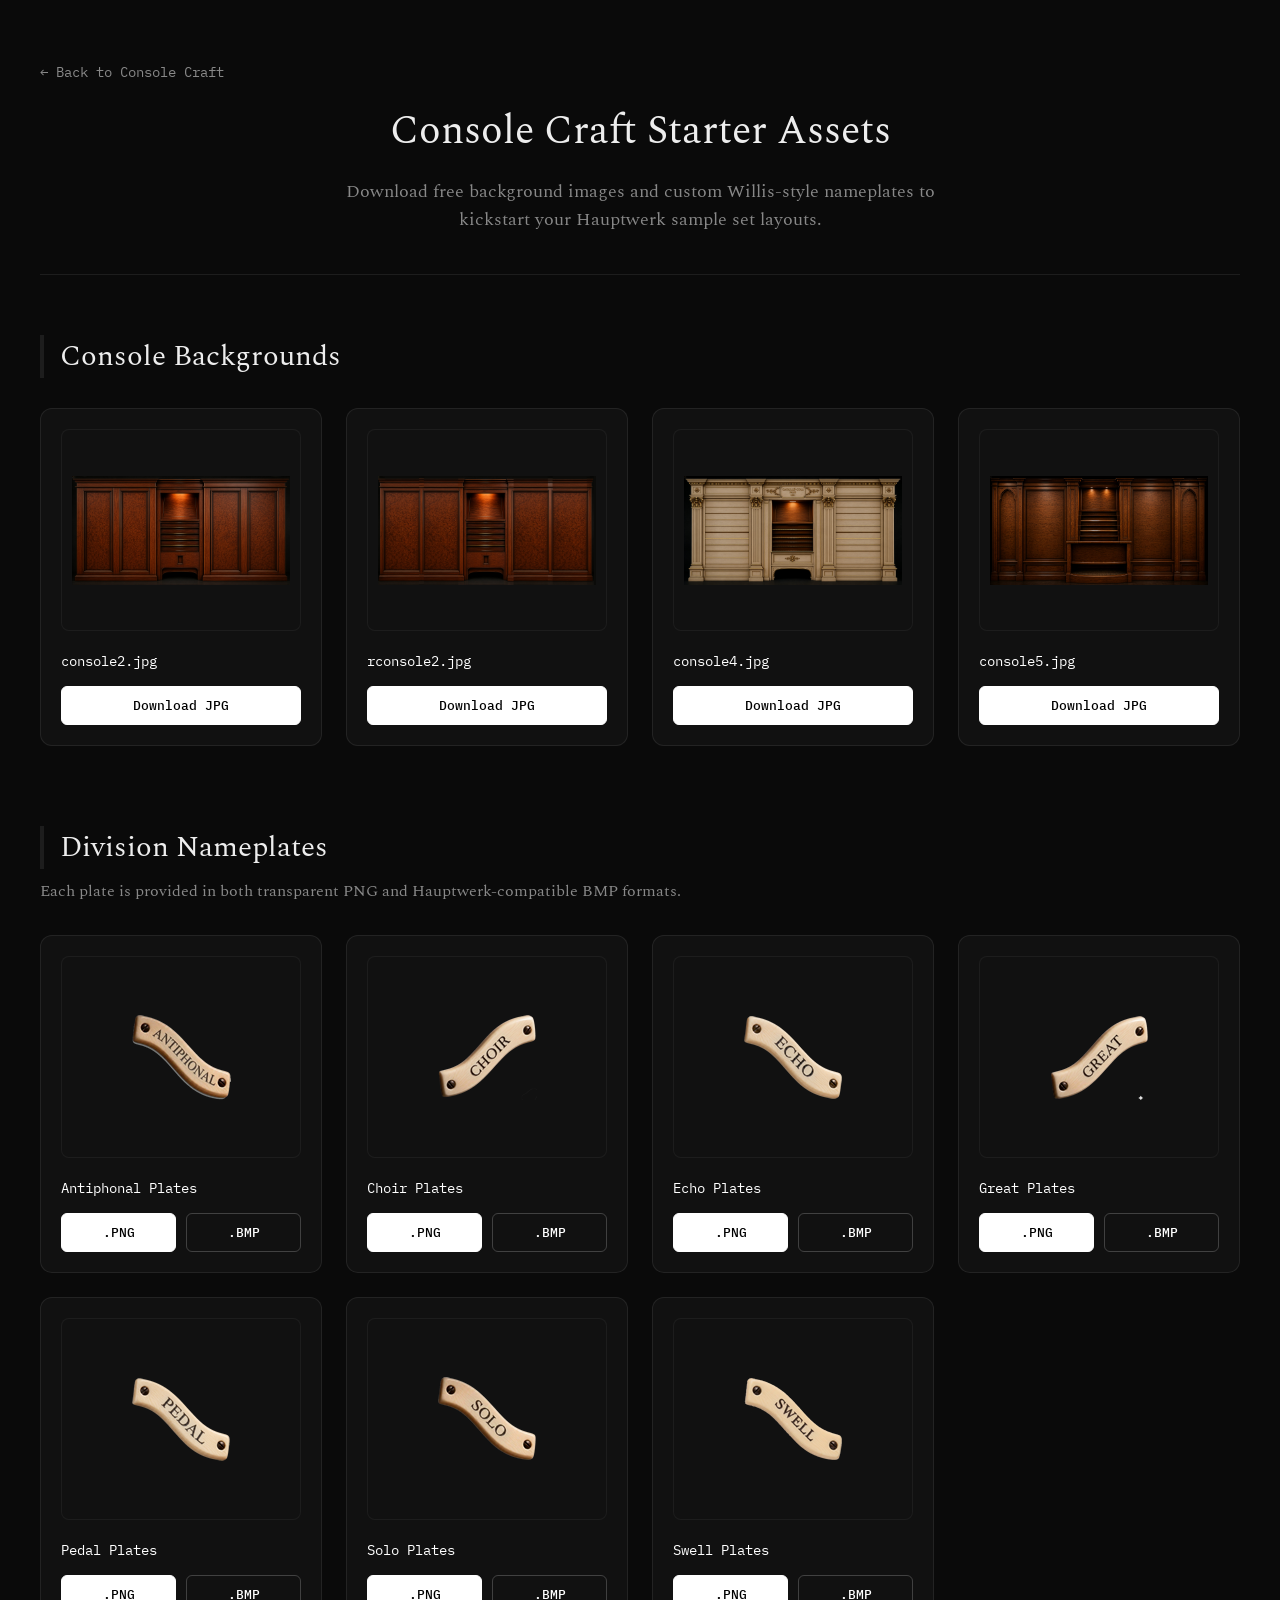
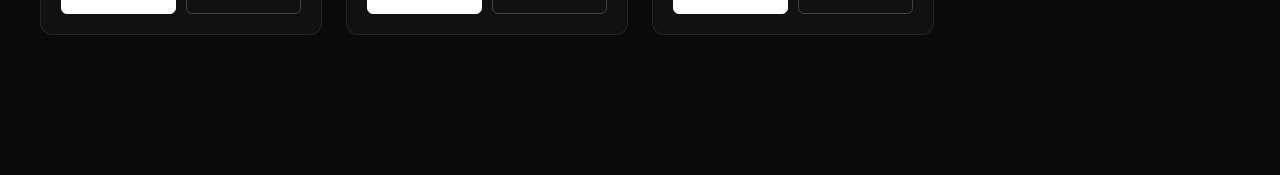
==== assets/index.html @ 6b46f900 "Add initial index.html for Console Craft assets" ====
<!DOCTYPE html>
<html lang="en">
<head>
<meta charset="UTF-8">
<meta name="viewport" content="width=device-width, initial-scale=1.0">
<title>Starter Assets — Console Craft</title>
<link rel="preconnect" href="https://fonts.googleapis.com">
<link rel="preconnect" href="https://fonts.gstatic.com" crossorigin>
<link href="https://fonts.googleapis.com/css2?family=Spectral:ital,wght@0,300;0,400;0,500;0,600;1,400&family=IBM+Plex+Mono:wght@400;500;600&display=swap" rel="stylesheet">
<style>
  :root {
    --bg-dark: #0a0a0a;
    --text-main: #ededed;
    --text-muted: #888;
    --accent: #fff;
    --card-bg: rgba(255, 255, 255, 0.03);
    --card-border: rgba(255, 255, 255, 0.08);
  }
  
  body {
    margin: 0;
    padding: 0;
    background-color: var(--bg-dark);
    color: var(--text-main);
    font-family: 'Spectral', serif;
    -webkit-font-smoothing: antialiased;
  }

  h1, h2, h3 {
    font-weight: 400;
    margin-top: 0;
  }

  p {
    line-height: 1.6;
    color: var(--text-muted);
  }

  .container {
    max-width: 1200px;
    margin: 0 auto;
    padding: 60px 20px;
  }

  .header {
    text-align: center;
    margin-bottom: 60px;
    padding-bottom: 40px;
    border-bottom: 1px solid var(--card-border);
  }

  .header h1 {
    font-size: 2.5rem;
    margin-bottom: 16px;
  }

  .header p {
    font-size: 1.1rem;
    max-width: 600px;
    margin: 0 auto;
  }

  .section-title {
    font-size: 1.8rem;
    margin-bottom: 30px;
    border-left: 4px solid var(--card-border);
    padding-left: 16px;
  }

  .grid {
    display: grid;
    grid-template-columns: repeat(auto-fill, minmax(280px, 1fr));
    gap: 24px;
    margin-bottom: 80px;
  }

  .card {
    background: var(--card-bg);
    border: 1px solid var(--card-border);
    border-radius: 12px;
    padding: 20px;
    display: flex;
    flex-direction: column;
    transition: transform 0.2s ease, border-color 0.2s ease;
  }

  .card:hover {
    transform: translateY(-4px);
    border-color: rgba(255, 255, 255, 0.2);
  }

  .preview-box {
    background: #111;
    border-radius: 8px;
    height: 180px;
    margin-bottom: 20px;
    display: flex;
    align-items: center;
    justify-content: center;
    overflow: hidden;
    border: 1px solid rgba(255,255,255,0.05);
    padding: 10px;
  }

  .preview-box img {
    max-width: 100%;
    max-height: 100%;
    object-fit: contain;
  }

  .card-title {
    font-family: 'IBM Plex Mono', monospace;
    font-size: 0.9rem;
    margin-bottom: 16px;
    color: var(--accent);
    word-break: break-all;
  }

  .btn-group {
    margin-top: auto;
    display: flex;
    gap: 10px;
  }

  .btn {
    display: inline-block;
    flex: 1;
    padding: 10px 0;
    text-align: center;
    text-decoration: none;
    font-family: 'IBM Plex Mono', monospace;
    font-size: 0.8rem;
    font-weight: 500;
    border-radius: 6px;
    transition: all 0.2s ease;
  }

  .btn-primary {
    background: #fff;
    color: #000;
    border: 1px solid #fff;
  }

  .btn-primary:hover {
    background: #e0e0e0;
  }

  .btn-ghost {
    background: transparent;
    color: #fff;
    border: 1px solid rgba(255, 255, 255, 0.2);
  }

  .btn-ghost:hover {
    border-color: #fff;
    background: rgba(255, 255, 255, 0.05);
  }
  
  .back-link {
    display: inline-block;
    margin-bottom: 20px;
    color: var(--text-muted);
    text-decoration: none;
    font-family: 'IBM Plex Mono', monospace;
    font-size: 0.9rem;
  }
  
  .back-link:hover {
    color: #fff;
  }
</style>
</head>
<body>

<div class="container">
  <a href="../" class="back-link">← Back to Console Craft</a>
  
  <div class="header">
    <h1>Console Craft Starter Assets</h1>
    <p>Download free background images and custom Willis-style nameplates to kickstart your Hauptwerk sample set layouts.</p>
  </div>

  <h2 class="section-title">Console Backgrounds</h2>
  <div class="grid">
    <!-- Console 2 -->
    <div class="card">
      <div class="preview-box">
        <img src="console2.jpg" alt="console2.jpg preview" loading="lazy">
      </div>
      <div class="card-title">console2.jpg</div>
      <div class="btn-group">
        <a href="console2.jpg" download class="btn btn-primary">Download JPG</a>
      </div>
    </div>
    
    <!-- RConsole 2 -->
    <div class="card">
      <div class="preview-box">
        <img src="rconsole2.jpg" alt="rconsole2.jpg preview" loading="lazy">
      </div>
      <div class="card-title">rconsole2.jpg</div>
      <div class="btn-group">
        <a href="rconsole2.jpg" download class="btn btn-primary">Download JPG</a>
      </div>
    </div>

    <!-- Console 4 -->
    <div class="card">
      <div class="preview-box">
        <img src="console4.jpg" alt="console4.jpg preview" loading="lazy">
      </div>
      <div class="card-title">console4.jpg</div>
      <div class="btn-group">
        <a href="console4.jpg" download class="btn btn-primary">Download JPG</a>
      </div>
    </div>

    <!-- Console 5 -->
    <div class="card">
      <div class="preview-box">
        <img src="console5.jpg" alt="console5.jpg preview" loading="lazy">
      </div>
      <div class="card-title">console5.jpg</div>
      <div class="btn-group">
        <a href="console5.jpg" download class="btn btn-primary">Download JPG</a>
      </div>
    </div>
  </div>

  <h2 class="section-title">Division Nameplates</h2>
  <p style="margin-top: -20px; margin-bottom: 30px;">Each plate is provided in both transparent PNG and Hauptwerk-compatible BMP formats.</p>
  <div class="grid">
    
    <!-- Antiphonal -->
    <div class="card">
      <div class="preview-box">
        <img src="antiphonalPlates.png" alt="Antiphonal Plates preview" loading="lazy">
      </div>
      <div class="card-title">Antiphonal Plates</div>
      <div class="btn-group">
        <a href="antiphonalPlates.png" download class="btn btn-primary">.PNG</a>
        <a href="antiphonalPlates.bmp" download class="btn btn-ghost">.BMP</a>
      </div>
    </div>

    <!-- Choir -->
    <div class="card">
      <div class="preview-box">
        <img src="choirPlates.png" alt="Choir Plates preview" loading="lazy">
      </div>
      <div class="card-title">Choir Plates</div>
      <div class="btn-group">
        <a href="choirPlates.png" download class="btn btn-primary">.PNG</a>
        <a href="choirPlates.bmp" download class="btn btn-ghost">.BMP</a>
      </div>
    </div>

    <!-- Echo -->
    <div class="card">
      <div class="preview-box">
        <img src="echoPlates.png" alt="Echo Plates preview" loading="lazy">
      </div>
      <div class="card-title">Echo Plates</div>
      <div class="btn-group">
        <a href="echoPlates.png" download class="btn btn-primary">.PNG</a>
        <a href="echoPlates.bmp" download class="btn btn-ghost">.BMP</a>
      </div>
    </div>

    <!-- Great -->
    <div class="card">
      <div class="preview-box">
        <img src="greatPlates.png" alt="Great Plates preview" loading="lazy">
      </div>
      <div class="card-title">Great Plates</div>
      <div class="btn-group">
        <a href="greatPlates.png" download class="btn btn-primary">.PNG</a>
        <a href="greatPlates.bmp" download class="btn btn-ghost">.BMP</a>
      </div>
    </div>

    <!-- Pedal -->
    <div class="card">
      <div class="preview-box">
        <img src="pedalPlates.png" alt="Pedal Plates preview" loading="lazy">
      </div>
      <div class="card-title">Pedal Plates</div>
      <div class="btn-group">
        <a href="pedalPlates.png" download class="btn btn-primary">.PNG</a>
        <a href="pedalPlates.bmp" download class="btn btn-ghost">.BMP</a>
      </div>
    </div>

    <!-- Solo -->
    <div class="card">
      <div class="preview-box">
        <img src="soloPlates.png" alt="Solo Plates preview" loading="lazy">
      </div>
      <div class="card-title">Solo Plates</div>
      <div class="btn-group">
        <a href="soloPlates.png" download class="btn btn-primary">.PNG</a>
        <a href="soloPlates.bmp" download class="btn btn-ghost">.BMP</a>
      </div>
    </div>

    <!-- Swell -->
    <div class="card">
      <div class="preview-box">
        <img src="swellPlates.png" alt="Swell Plates preview" loading="lazy">
      </div>
      <div class="card-title">Swell Plates</div>
      <div class="btn-group">
        <a href="swellPlates.png" download class="btn btn-primary">.PNG</a>
        <a href="swellPlates.bmp" download class="btn btn-ghost">.BMP</a>
      </div>
    </div>

  </div>
</div>

</body>
</html>
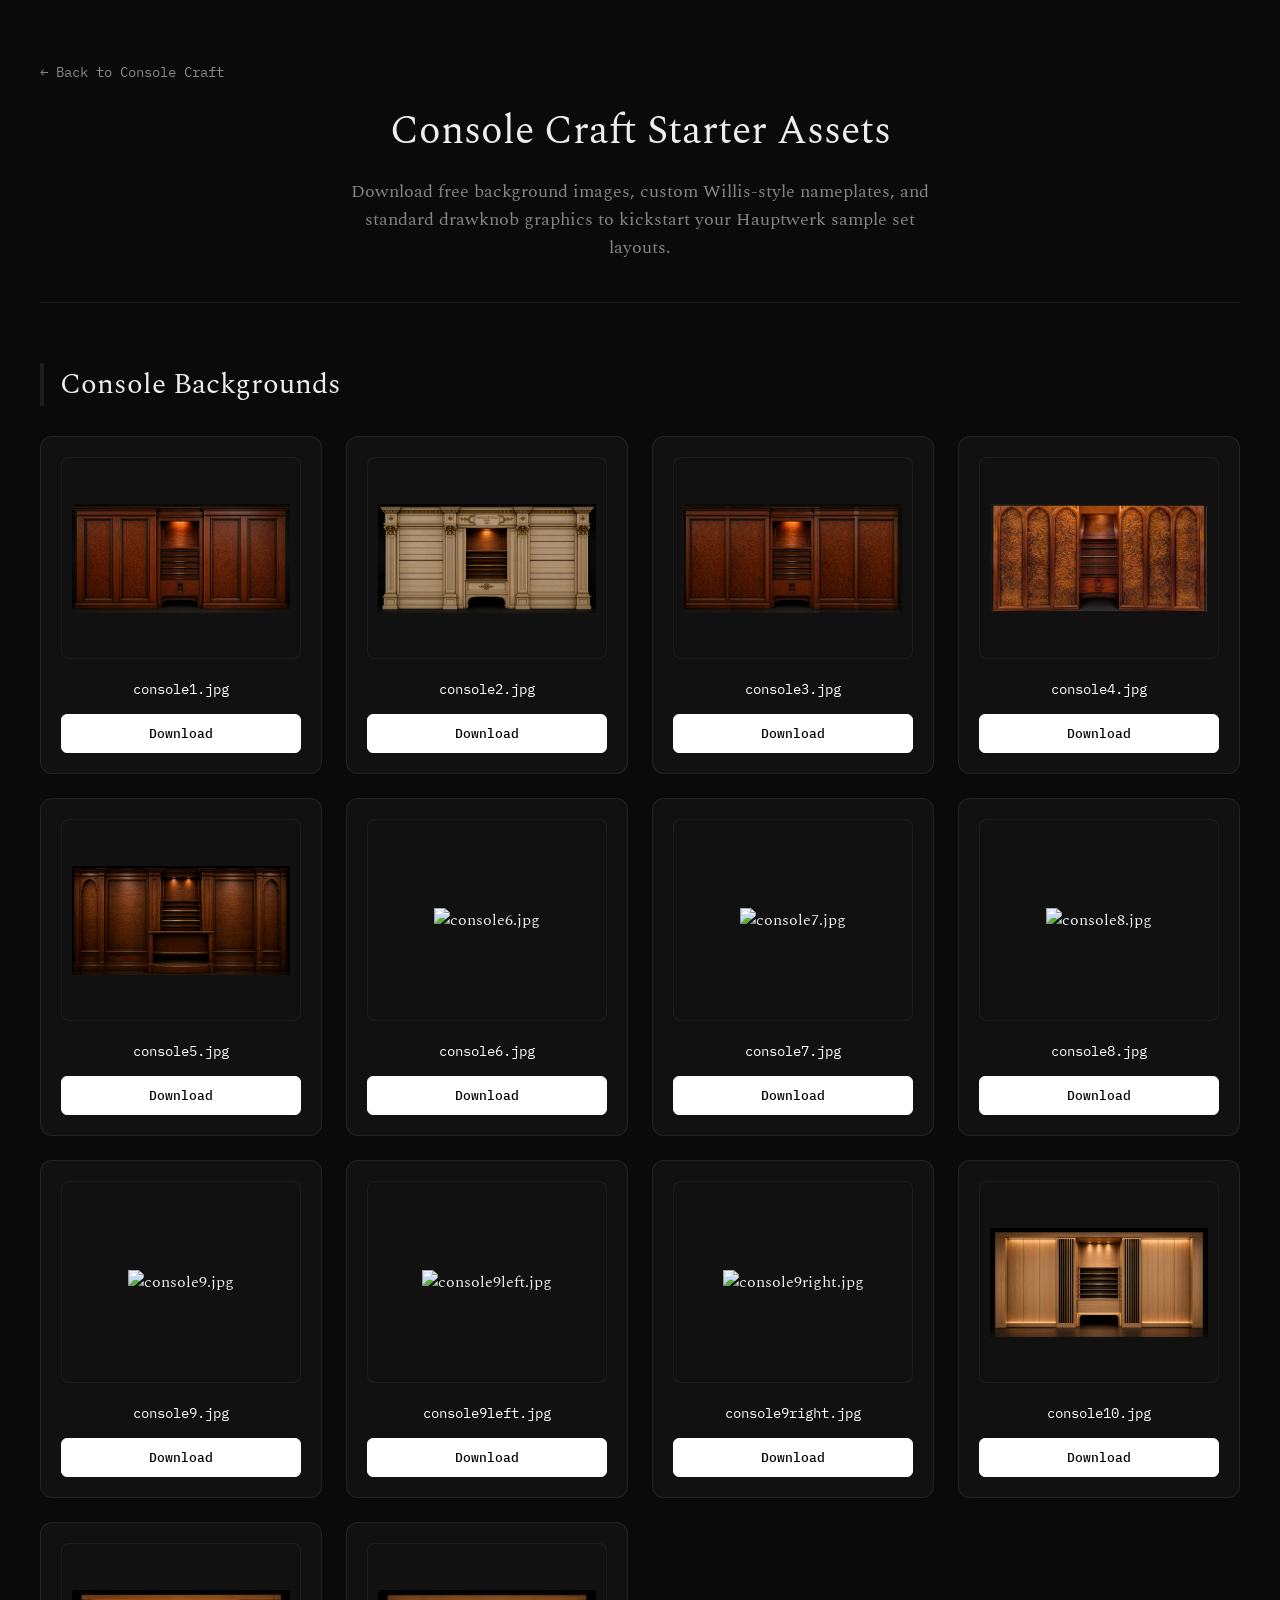
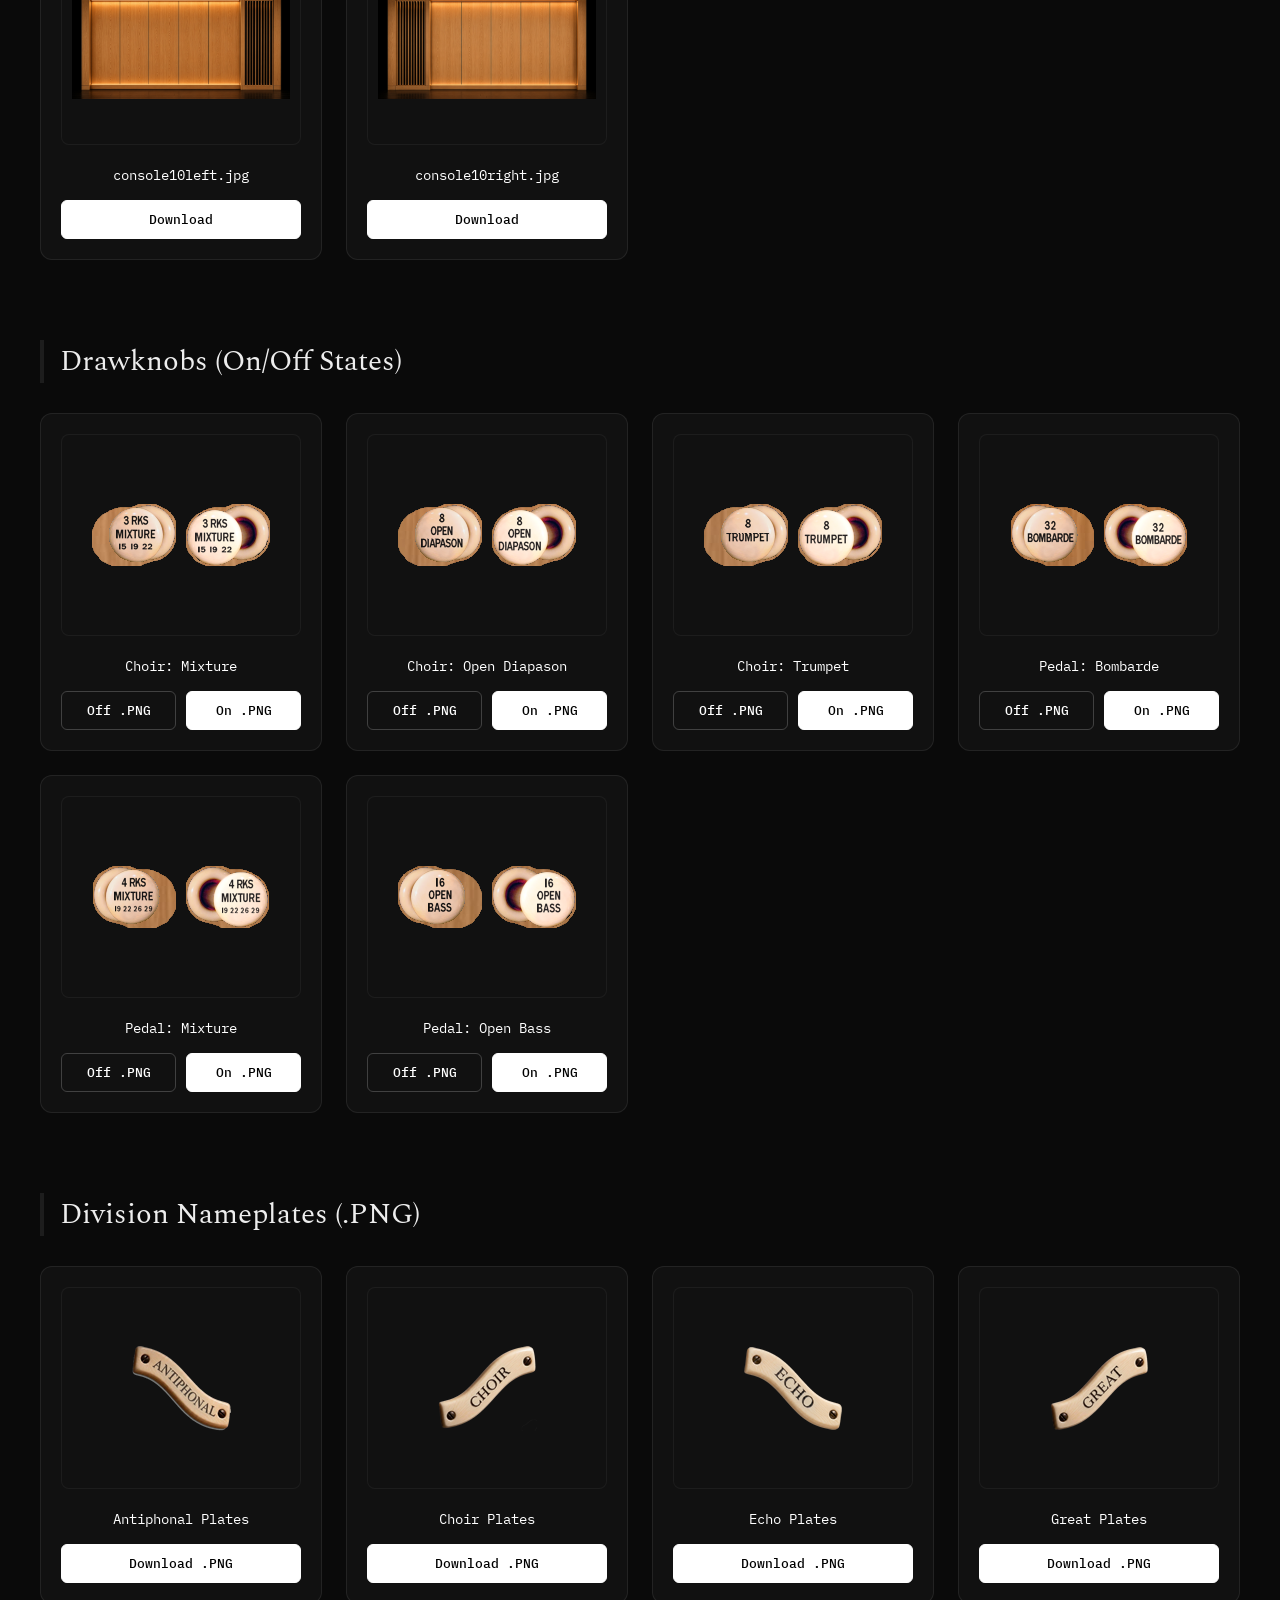
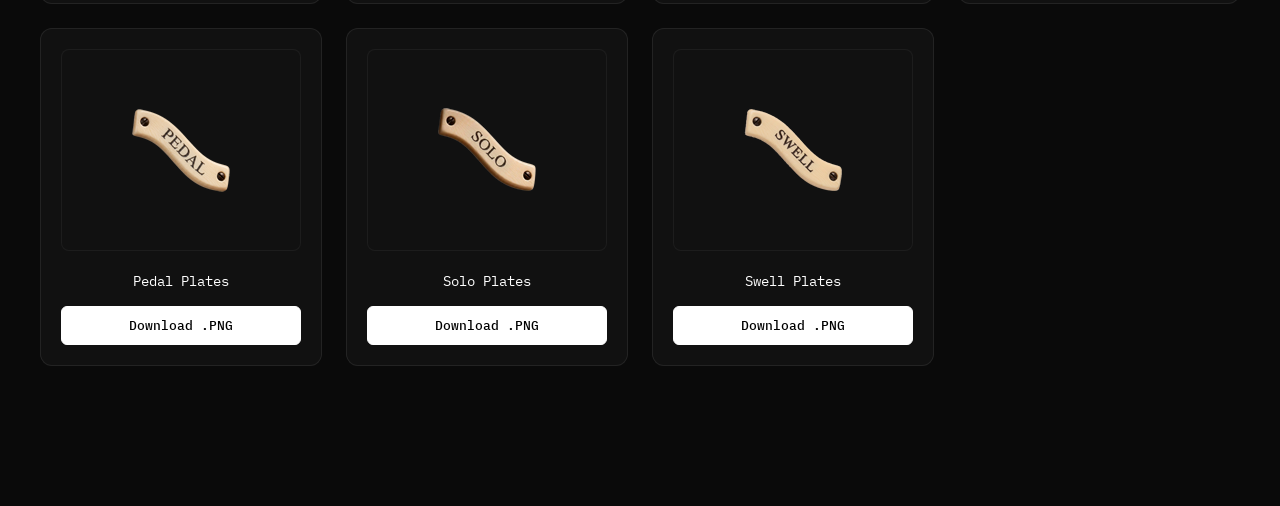
==== commit a62c3d64: "Update index.html" ====
--- a/assets/index.html
+++ b/assets/index.html
@@ -97,6 +97,7 @@
     display: flex;
     align-items: center;
     justify-content: center;
+    gap: 10px;
     overflow: hidden;
     border: 1px solid rgba(255,255,255,0.05);
     padding: 10px;
@@ -114,6 +115,7 @@
     margin-bottom: 16px;
     color: var(--accent);
     word-break: break-all;
+    text-align: center;
   }
 
   .btn-group {
@@ -177,145 +179,118 @@
   
   <div class="header">
     <h1>Console Craft Starter Assets</h1>
-    <p>Download free background images and custom Willis-style nameplates to kickstart your Hauptwerk sample set layouts.</p>
-  </div>
-
+    <p>Download free background images, custom Willis-style nameplates, and standard drawknob graphics to kickstart your Hauptwerk sample set layouts.</p>
+  </div>
+
+  <!-- CONSOLE BACKGROUNDS -->
   <h2 class="section-title">Console Backgrounds</h2>
   <div class="grid">
-    <!-- Console 2 -->
-    <div class="card">
-      <div class="preview-box">
-        <img src="console2.jpg" alt="console2.jpg preview" loading="lazy">
-      </div>
-      <div class="card-title">console2.jpg</div>
-      <div class="btn-group">
-        <a href="console2.jpg" download class="btn btn-primary">Download JPG</a>
-      </div>
-    </div>
-    
-    <!-- RConsole 2 -->
-    <div class="card">
-      <div class="preview-box">
-        <img src="rconsole2.jpg" alt="rconsole2.jpg preview" loading="lazy">
-      </div>
-      <div class="card-title">rconsole2.jpg</div>
-      <div class="btn-group">
-        <a href="rconsole2.jpg" download class="btn btn-primary">Download JPG</a>
-      </div>
-    </div>
-
-    <!-- Console 4 -->
-    <div class="card">
-      <div class="preview-box">
-        <img src="console4.jpg" alt="console4.jpg preview" loading="lazy">
-      </div>
-      <div class="card-title">console4.jpg</div>
-      <div class="btn-group">
-        <a href="console4.jpg" download class="btn btn-primary">Download JPG</a>
-      </div>
-    </div>
-
-    <!-- Console 5 -->
-    <div class="card">
-      <div class="preview-box">
-        <img src="console5.jpg" alt="console5.jpg preview" loading="lazy">
-      </div>
-      <div class="card-title">console5.jpg</div>
-      <div class="btn-group">
-        <a href="console5.jpg" download class="btn btn-primary">Download JPG</a>
-      </div>
-    </div>
-  </div>
-
-  <h2 class="section-title">Division Nameplates</h2>
-  <p style="margin-top: -20px; margin-bottom: 30px;">Each plate is provided in both transparent PNG and Hauptwerk-compatible BMP formats.</p>
+    <div class="card"><div class="preview-box"><img src="console1.jpg" alt="console1.jpg" loading="lazy"></div><div class="card-title">console1.jpg</div><div class="btn-group"><a href="console1.jpg" download class="btn btn-primary">Download</a></div></div>
+    <div class="card"><div class="preview-box"><img src="console2.jpg" alt="console2.jpg" loading="lazy"></div><div class="card-title">console2.jpg</div><div class="btn-group"><a href="console2.jpg" download class="btn btn-primary">Download</a></div></div>
+    <div class="card"><div class="preview-box"><img src="console3.jpg" alt="console3.jpg" loading="lazy"></div><div class="card-title">console3.jpg</div><div class="btn-group"><a href="console3.jpg" download class="btn btn-primary">Download</a></div></div>
+    <div class="card"><div class="preview-box"><img src="console4.jpg" alt="console4.jpg" loading="lazy"></div><div class="card-title">console4.jpg</div><div class="btn-group"><a href="console4.jpg" download class="btn btn-primary">Download</a></div></div>
+    <div class="card"><div class="preview-box"><img src="console5.jpg" alt="console5.jpg" loading="lazy"></div><div class="card-title">console5.jpg</div><div class="btn-group"><a href="console5.jpg" download class="btn btn-primary">Download</a></div></div>
+    <div class="card"><div class="preview-box"><img src="console6.jpg" alt="console6.jpg" loading="lazy"></div><div class="card-title">console6.jpg</div><div class="btn-group"><a href="console6.jpg" download class="btn btn-primary">Download</a></div></div>
+    <div class="card"><div class="preview-box"><img src="console7.jpg" alt="console7.jpg" loading="lazy"></div><div class="card-title">console7.jpg</div><div class="btn-group"><a href="console7.jpg" download class="btn btn-primary">Download</a></div></div>
+    <div class="card"><div class="preview-box"><img src="console8.jpg" alt="console8.jpg" loading="lazy"></div><div class="card-title">console8.jpg</div><div class="btn-group"><a href="console8.jpg" download class="btn btn-primary">Download</a></div></div>
+    <div class="card"><div class="preview-box"><img src="console9.jpg" alt="console9.jpg" loading="lazy"></div><div class="card-title">console9.jpg</div><div class="btn-group"><a href="console9.jpg" download class="btn btn-primary">Download</a></div></div>
+    <div class="card"><div class="preview-box"><img src="console9left.jpg" alt="console9left.jpg" loading="lazy"></div><div class="card-title">console9left.jpg</div><div class="btn-group"><a href="console9left.jpg" download class="btn btn-primary">Download</a></div></div>
+    <div class="card"><div class="preview-box"><img src="console9right.jpg" alt="console9right.jpg" loading="lazy"></div><div class="card-title">console9right.jpg</div><div class="btn-group"><a href="console9right.jpg" download class="btn btn-primary">Download</a></div></div>
+    <div class="card"><div class="preview-box"><img src="console10.jpg" alt="console10.jpg" loading="lazy"></div><div class="card-title">console10.jpg</div><div class="btn-group"><a href="console10.jpg" download class="btn btn-primary">Download</a></div></div>
+    <div class="card"><div class="preview-box"><img src="console10left.jpg" alt="console10left.jpg" loading="lazy"></div><div class="card-title">console10left.jpg</div><div class="btn-group"><a href="console10left.jpg" download class="btn btn-primary">Download</a></div></div>
+    <div class="card"><div class="preview-box"><img src="console10right.jpg" alt="console10right.jpg" loading="lazy"></div><div class="card-title">console10right.jpg</div><div class="btn-group"><a href="console10right.jpg" download class="btn btn-primary">Download</a></div></div>
+  </div>
+
+  <!-- DRAWKNOBS -->
+  <h2 class="section-title">Drawknobs (On/Off States)</h2>
   <div class="grid">
     
-    <!-- Antiphonal -->
-    <div class="card">
-      <div class="preview-box">
-        <img src="antiphonalPlates.png" alt="Antiphonal Plates preview" loading="lazy">
-      </div>
-      <div class="card-title">Antiphonal Plates</div>
-      <div class="btn-group">
-        <a href="antiphonalPlates.png" download class="btn btn-primary">.PNG</a>
-        <a href="antiphonalPlates.bmp" download class="btn btn-ghost">.BMP</a>
-      </div>
-    </div>
-
-    <!-- Choir -->
-    <div class="card">
-      <div class="preview-box">
-        <img src="choirPlates.png" alt="Choir Plates preview" loading="lazy">
-      </div>
-      <div class="card-title">Choir Plates</div>
-      <div class="btn-group">
-        <a href="choirPlates.png" download class="btn btn-primary">.PNG</a>
-        <a href="choirPlates.bmp" download class="btn btn-ghost">.BMP</a>
-      </div>
-    </div>
-
-    <!-- Echo -->
-    <div class="card">
-      <div class="preview-box">
-        <img src="echoPlates.png" alt="Echo Plates preview" loading="lazy">
-      </div>
-      <div class="card-title">Echo Plates</div>
-      <div class="btn-group">
-        <a href="echoPlates.png" download class="btn btn-primary">.PNG</a>
-        <a href="echoPlates.bmp" download class="btn btn-ghost">.BMP</a>
-      </div>
-    </div>
-
-    <!-- Great -->
-    <div class="card">
-      <div class="preview-box">
-        <img src="greatPlates.png" alt="Great Plates preview" loading="lazy">
-      </div>
-      <div class="card-title">Great Plates</div>
-      <div class="btn-group">
-        <a href="greatPlates.png" download class="btn btn-primary">.PNG</a>
-        <a href="greatPlates.bmp" download class="btn btn-ghost">.BMP</a>
-      </div>
-    </div>
-
-    <!-- Pedal -->
-    <div class="card">
-      <div class="preview-box">
-        <img src="pedalPlates.png" alt="Pedal Plates preview" loading="lazy">
-      </div>
-      <div class="card-title">Pedal Plates</div>
-      <div class="btn-group">
-        <a href="pedalPlates.png" download class="btn btn-primary">.PNG</a>
-        <a href="pedalPlates.bmp" download class="btn btn-ghost">.BMP</a>
-      </div>
-    </div>
-
-    <!-- Solo -->
-    <div class="card">
-      <div class="preview-box">
-        <img src="soloPlates.png" alt="Solo Plates preview" loading="lazy">
-      </div>
-      <div class="card-title">Solo Plates</div>
-      <div class="btn-group">
-        <a href="soloPlates.png" download class="btn btn-primary">.PNG</a>
-        <a href="soloPlates.bmp" download class="btn btn-ghost">.BMP</a>
-      </div>
-    </div>
-
-    <!-- Swell -->
-    <div class="card">
-      <div class="preview-box">
-        <img src="swellPlates.png" alt="Swell Plates preview" loading="lazy">
-      </div>
-      <div class="card-title">Swell Plates</div>
-      <div class="btn-group">
-        <a href="swellPlates.png" download class="btn btn-primary">.PNG</a>
-        <a href="swellPlates.bmp" download class="btn btn-ghost">.BMP</a>
-      </div>
-    </div>
-
-  </div>
+    <div class="card">
+      <div class="preview-box">
+        <img src="ch-mixture-off.png" alt="Choir Mixture Off" loading="lazy" style="max-width: 45%;">
+        <img src="ch-mixture-on.png" alt="Choir Mixture On" loading="lazy" style="max-width: 45%;">
+      </div>
+      <div class="card-title">Choir: Mixture</div>
+      <div class="btn-group">
+        <a href="ch-mixture-off.png" download class="btn btn-ghost">Off .PNG</a>
+        <a href="ch-mixture-on.png" download class="btn btn-primary">On .PNG</a>
+      </div>
+    </div>
+
+    <div class="card">
+      <div class="preview-box">
+        <img src="ch-opendiapason-off.png" alt="Choir Open Diapason Off" loading="lazy" style="max-width: 45%;">
+        <img src="ch-opendiapason-on.png" alt="Choir Open Diapason On" loading="lazy" style="max-width: 45%;">
+      </div>
+      <div class="card-title">Choir: Open Diapason</div>
+      <div class="btn-group">
+        <a href="ch-opendiapason-off.png" download class="btn btn-ghost">Off .PNG</a>
+        <a href="ch-opendiapason-on.png" download class="btn btn-primary">On .PNG</a>
+      </div>
+    </div>
+
+    <div class="card">
+      <div class="preview-box">
+        <img src="ch-trumpet-off.png" alt="Choir Trumpet Off" loading="lazy" style="max-width: 45%;">
+        <img src="ch-trumpet-on.png" alt="Choir Trumpet On" loading="lazy" style="max-width: 45%;">
+      </div>
+      <div class="card-title">Choir: Trumpet</div>
+      <div class="btn-group">
+        <a href="ch-trumpet-off.png" download class="btn btn-ghost">Off .PNG</a>
+        <a href="ch-trumpet-on.png" download class="btn btn-primary">On .PNG</a>
+      </div>
+    </div>
+
+    <div class="card">
+      <div class="preview-box">
+        <img src="ped-bombarde-off.png" alt="Pedal Bombarde Off" loading="lazy" style="max-width: 45%;">
+        <img src="ped-bombarde-on.png" alt="Pedal Bombarde On" loading="lazy" style="max-width: 45%;">
+      </div>
+      <div class="card-title">Pedal: Bombarde</div>
+      <div class="btn-group">
+        <a href="ped-bombarde-off.png" download class="btn btn-ghost">Off .PNG</a>
+        <a href="ped-bombarde-on.png" download class="btn btn-primary">On .PNG</a>
+      </div>
+    </div>
+
+    <div class="card">
+      <div class="preview-box">
+        <img src="ped-mixture-off.png" alt="Pedal Mixture Off" loading="lazy" style="max-width: 45%;">
+        <img src="ped-mixture-on.png" alt="Pedal Mixture On" loading="lazy" style="max-width: 45%;">
+      </div>
+      <div class="card-title">Pedal: Mixture</div>
+      <div class="btn-group">
+        <a href="ped-mixture-off.png" download class="btn btn-ghost">Off .PNG</a>
+        <a href="ped-mixture-on.png" download class="btn btn-primary">On .PNG</a>
+      </div>
+    </div>
+
+    <div class="card">
+      <div class="preview-box">
+        <img src="ped-openbass-off.png" alt="Pedal Open Bass Off" loading="lazy" style="max-width: 45%;">
+        <img src="ped-openbass-on.png" alt="Pedal Open Bass On" loading="lazy" style="max-width: 45%;">
+      </div>
+      <div class="card-title">Pedal: Open Bass</div>
+      <div class="btn-group">
+        <a href="ped-openbass-off.png" download class="btn btn-ghost">Off .PNG</a>
+        <a href="ped-openbass-on.png" download class="btn btn-primary">On .PNG</a>
+      </div>
+    </div>
+
+  </div>
+
+  <!-- DIVISION NAMEPLATES -->
+  <h2 class="section-title">Division Nameplates (.PNG)</h2>
+  <div class="grid">
+    <div class="card"><div class="preview-box"><img src="antiphonalPlates.png" alt="Antiphonal Plates" loading="lazy"></div><div class="card-title">Antiphonal Plates</div><div class="btn-group"><a href="antiphonalPlates.png" download class="btn btn-primary">Download .PNG</a></div></div>
+    <div class="card"><div class="preview-box"><img src="choirPlates.png" alt="Choir Plates" loading="lazy"></div><div class="card-title">Choir Plates</div><div class="btn-group"><a href="choirPlates.png" download class="btn btn-primary">Download .PNG</a></div></div>
+    <div class="card"><div class="preview-box"><img src="echoPlates.png" alt="Echo Plates" loading="lazy"></div><div class="card-title">Echo Plates</div><div class="btn-group"><a href="echoPlates.png" download class="btn btn-primary">Download .PNG</a></div></div>
+    <div class="card"><div class="preview-box"><img src="grtPlates.png" alt="Great Plates" loading="lazy"></div><div class="card-title">Great Plates</div><div class="btn-group"><a href="grtPlates.png" download class="btn btn-primary">Download .PNG</a></div></div>
+    <div class="card"><div class="preview-box"><img src="pedalPlates.png" alt="Pedal Plates" loading="lazy"></div><div class="card-title">Pedal Plates</div><div class="btn-group"><a href="pedalPlates.png" download class="btn btn-primary">Download .PNG</a></div></div>
+    <div class="card"><div class="preview-box"><img src="soloPlates.png" alt="Solo Plates" loading="lazy"></div><div class="card-title">Solo Plates</div><div class="btn-group"><a href="soloPlates.png" download class="btn btn-primary">Download .PNG</a></div></div>
+    <div class="card"><div class="preview-box"><img src="swellPlates.png" alt="Swell Plates" loading="lazy"></div><div class="card-title">Swell Plates</div><div class="btn-group"><a href="swellPlates.png" download class="btn btn-primary">Download .PNG</a></div></div>
+  </div>
+
 </div>
 
 </body>
